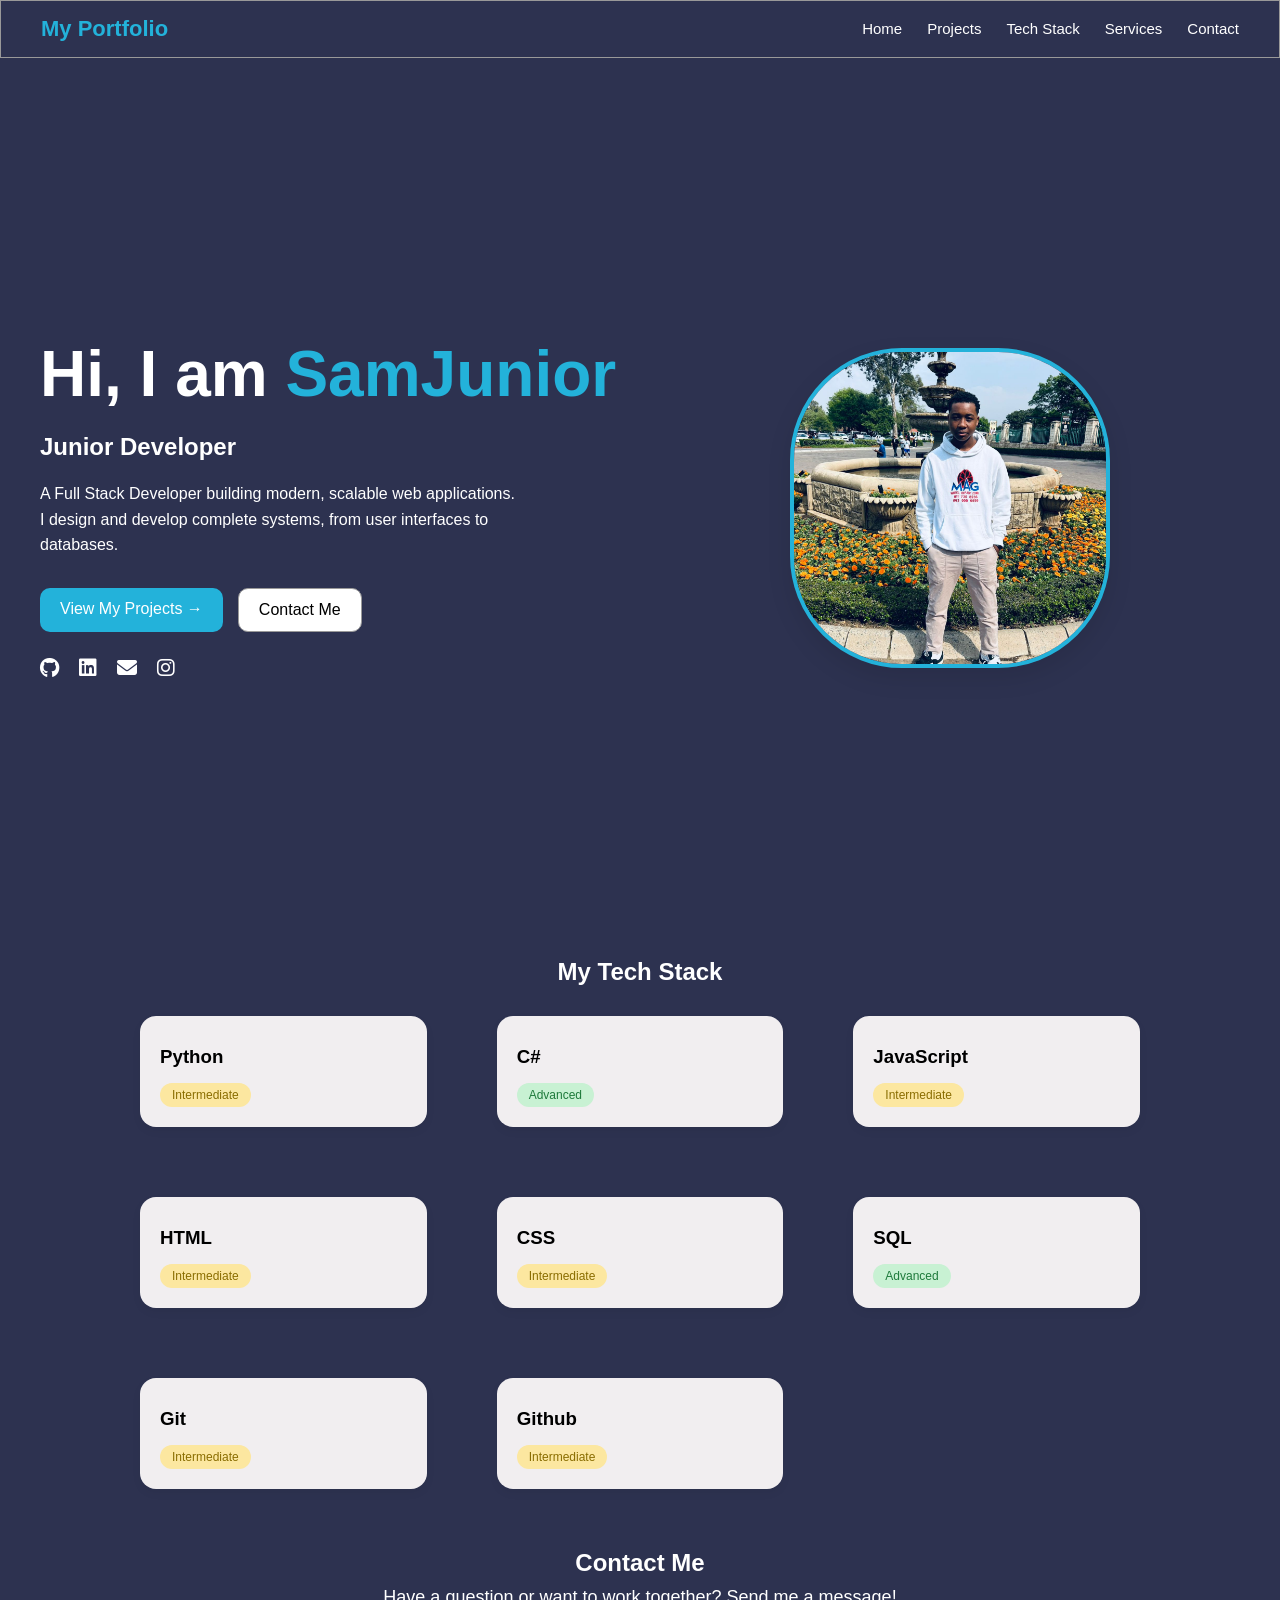
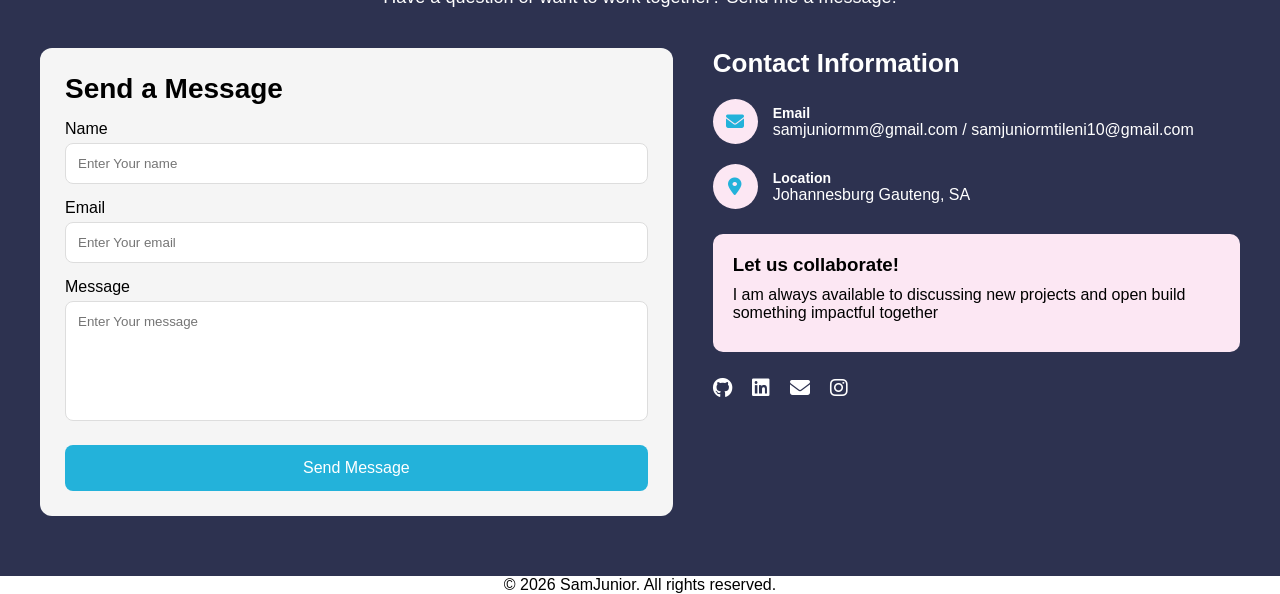
==== homePage.html @ 2d8115a7 "portfolio commit" ====
<!DOCTYPE html>
<html lang="en">
<head>
    <meta charset="UTF-8">
    <meta name="viewport" content="width=device-width, initial-scale=1.0">
    <title>SamJunior | Full Stack Developer</title>
    <link rel="stylesheet" href="homePage.css">
    <link rel="stylesheet" href="https://cdnjs.cloudflare.com/ajax/libs/font-awesome/6.5.0/css/all.min.css" />
</head>
<body>
    <nav class="navbar">
        <div class="nav-container">
            <div class="logo">My Portfolio</div>
    
            <ul class="nav-links">
                <li><a href="#hero">Home</a></li>
                <li><a href="#">Projects</a></li>
                <li><a href="#tech-stack">Tech Stack</a></li>
                <li><a href="#">Services</a></li>
                <li><a href="#contact">Contact</a></li>
            </ul>
        </div>
    </nav>

    <section class="hero" id="hero">
        <div class="container">
    
            <div class="hero-text">
                <h1>Hi, I am <span>SamJunior</span></h1>
    
                <h2>Junior Developer</h2>
    
                <p>
                    A Full Stack Developer building modern, scalable web applications.<br>
                    I design and develop complete systems, from user interfaces to databases.
                </p>
    
                <div class="buttons">
                    <a href="#" class="projects-btn">View My Projects →</a>
                    <a href="#" class="contact-btn">Contact Me</a>
                </div>
    
                <div class="icons">
                    <a href="https://github.com/Sam-Junior26" target="_blank"><i class="fab fa-github"></i></a>
                    <a href="https://www.linkedin.com/in/sam-junior-mtileni-0a071b3aa/" target="_blank"><i class="fab fa-linkedin"></i></a>
                    <a href="mailto:samjuniormm@gmail.com" target="_blank"><i class="fas fa-envelope"></i></a>
                    <a href="https://www.instagram.com/junior_mtileni26/" target="_blank"><i class="fa-brands fa-instagram"></i></a>
                </div>
            </div>
    
            <div class="hero-image">
                <div class="circle">
                    <img src="images/WhatsApp Image 2025-10-10 at 21.34.15_5bf23af7.jpg" alt="profile" />
                </div>
            </div>
    
        </div>
    </section>

   <!-- <section class="hero">
        <img src="images/WhatsApp Image 2025-10-10 at 21.34.16_724f546b.jpg" alt="">
        <h1>Hi, I am SamJunior</h1>
        <h3>Junior Developer</h3>
        <p>A Full Stack Developer building modern, scalable web applications.<br>
          I design and develop complete systems, from user interfaces to databases.
        </p>
        <button>View My Projects</button>
        <button>Contact Me</button>
    </section>-->

    <section class="projects">

    </section>

    <section class="tech-stack" id="tech-stack">

        <h1 class="title">My Tech Stack</h1>

        <div class="cards">
            <div class="card">
                <h3>Python</h3>
                <p></p>
                <span class="badge intermediate">Intermediate</span>
            </div>
        
            <div class="card">
                <h3>C#</h3>
                <p></p>
                <span class="badge advanced">Advanced</span>
            </div>
        
            <div class="card">
                <h3>JavaScript</h3>
                <p></p>
                <span class="badge intermediate">Intermediate</span>
            </div>
        
            <div class="card">
                <h3>HTML</h3>
                <p></p>
                <span class="badge intermediate">Intermediate</span>
            </div>
        
            <div class="card">
                <h3>CSS</h3>
                <p></p>
                <span class="badge intermediate">Intermediate</span>
            </div>
        
            <div class="card">
                <h3>SQL</h3>
                <p></p>
                <span class="badge advanced">Advanced</span>
            </div>
        
            <div class="card">
                <h3>Git</h3>
                <p></p>
                <span class="badge intermediate">Intermediate</span>
            </div>
        
            <div class="card">
                <h3>Github</h3>
                <p></p>
                <span class="badge intermediate">Intermediate</span>
            </div>
        </div>
    
    </section>

    <section class="contact" id="contact">
    
        <!-- HEADER -->
        <div class="contact-header">

            <h1 class="title">Contact Me</h1>
            <p>Have a question or want to work together? Send me a message!</p>
        </div>
    
        <!-- MAIN CONTENT -->
        <div class="contact-container">
    
            <!-- LEFT: FORM -->
            <form action="https://formspree.io/f/xjgjgedd" method="POST">
                <div class="contact-form">
                    <h2>Send a Message</h2>
            
                    <label>Name</label>
                    <input type="text" name="name" placeholder="Enter Your name" required>
            
                    <label>Email</label>
                    <input type="email" name="email" placeholder="Enter Your email" required>
            
                    <label>Message</label>
                    <textarea name="message" placeholder="Enter Your message" required></textarea>
            
                    <button type="submit">Send Message</button>
                </div>
            </form>
    
            <!-- RIGHT: INFO -->
            <div class="contact-info">
                <h2>Contact Information</h2>
    
                <div class="info-item">
                    <div class="icon"><i class="fas fa-envelope"></i></div>
                    <div class="info-text">
                        <strong>Email</strong>
                        <span>samjuniormm@gmail.com / samjuniormtileni10@gmail.com</span>
                    </div>
                </div>
    
                <div class="info-item">
                    <div class="icon"><i class="fas fa-map-marker-alt"></i></div>
                    <div class="info-text">
                        <strong>Location</strong>
                        <span>Johannesburg Gauteng, SA</span>
                    </div>
                </div>
    
                <!-- COLLAB BOX -->
                <div class="collab-box">
                    <h3>Let us collaborate!</h3>
                    <p>
                        I am always available to discussing new projects 
                        and open build something impactful together
                    </p>
                </div>

                <div class="icons">
                    <a href="https://github.com/Sam-Junior26" target="_blank"><i class="fab fa-github"></i></a>
                    <a href="https://www.linkedin.com/in/sam-junior-mtileni-0a071b3aa/" target="_blank"><i class="fab fa-linkedin"></i></a>
                    <a href="mailto:samjuniormm@gmail.com" target="_blank"><i class="fas fa-envelope"></i></a>
                    <a href="https://www.instagram.com/junior_mtileni26/" target="_blank"><i class="fa-brands fa-instagram"></i></a>
                </div>
            </div>
    
        </div>
    
    </section>

    <footer>
        <p>© 2026 SamJunior. All rights reserved.</p>
    </footer>
</body>
</html>
---- homePage.css ----
* {
      margin: 0;
      padding: 0;
      box-sizing: border-box;
      font-family: Arial, Helvetica, sans-serif;
    }

body{
    background: #2d3250;
    color: white;
}

/* NAVBAR */
.navbar {
    width: 100%;
    background: transparent;
    border: 1px solid #999;
    padding: 15px 40px;
    position: sticky;
    top: 0;
    z-index: 1000;
}

.nav-container {
    display: flex;
    justify-content: space-between;
    align-items: center;
    max-width: 1200px;
    
}

.logo {
    font-size: 22px;
    font-weight: bold;
    color: #23B2DA;
}

.nav-links {
    list-style: none;
    display: flex;
    gap: 25px;
}

.nav-links a {
    text-decoration: none;
    color: white;
    font-size: 15px;
    transition: 0.3s;
}

.nav-links a:hover {
    color: #0C8ADC;
}

/*Hero Section*/
.hero {
    min-height: 100vh;
    display: flex;
    align-items: center;
    justify-content: center;
    padding: 40px;
}

.container {
    max-width: 1200px;
    width: 100%;
    display: grid;
    grid-template-columns: repeat(2, 1fr);
    gap: 40px;
    align-items: center;
}

.hero-text h1 {
    font-size: 64px;
    font-weight: 700;
    color: white;
    line-height: 1.2;
}

.hero-text span {
    color: #23B2DA;
}

.hero-text h2 {
    margin-top: 20px;
    font-size: 24px;
    color: white;
}

.hero-text p {
    margin-top: 20px;
    color: white;
    max-width: 500px;
    line-height: 1.6;
}

.buttons {
    margin-top: 30px;
    display: flex;
    gap: 15px;
}

.projects-btn {
    background-color: #23B2DA;
    color: white;
    padding: 12px 20px;
    border-radius: 10px;
    text-decoration: none;
    transition: 0.3s;
}


.projects-btn:hover {
    background-color: #0C8ADC;
}

.contact-btn {
    background-color: white;
    border: 1px solid #999;
    padding: 12px 20px;
    border-radius: 10px;
    text-decoration: none;
    color: black;
    transition: 0.3s;
}

.contact-btn:hover {
    background-color: #999;
}

.icons {
    margin-top: 25px;
    display: flex;
    gap: 20px;
    font-size: 20px;
    color: white;
}

.icons a {
    color: inherit;
    transition: 0.3s;
}

.icons a:hover {
    color: #0C8ADC;
}

.hero-image {
    display: flex;
    justify-content: center;
}

.circle {
    width: 320px;
    height: 320px;
    border-radius: 35%;
    border: 4px solid #23B2DA;
    overflow: hidden;
    box-shadow: 0 10px 25px rgba(0, 0, 0, 0.1);
}

.circle img {
    width: 100%;
    height: 100%;
    object-fit: cover;
}

/* Responsive */
@media (max-width: 900px) {
    .container {
        grid-template-columns: 1fr;
        text-align: center;
    }

    .hero-text h1 {
        font-size: 42px;
    }

    .buttons {
        justify-content: center;
    }

    .icons {
        justify-content: center;
    }
}


/*Tech Stact Section*/


.tech-stack{
  display: flex;
  flex-direction: column;
  align-items: center;
}

.cards {
  display: grid;
  grid-template-columns: repeat(auto-fit, minmax(220px, 1fr));
  gap: 70px;
  width: 100%;
  max-width: 1000px;
}

.title {
  text-align: center;
  margin-bottom: 30px;
  color: white;
}

.card{
  background: #f1eef0;
  padding: 20px;
  border-radius: 16px;
  box-shadow: 0 4px 10px rgba(0,0,0,0.05);
  transition: 0.3s ease;
  width: 100%;
}

.card:hover {
  transform: translateY(-5px);
  border: 2px solid #0C8ADC;
}

.card h3 {
  margin: 10px 0 5px;
  color: black;
}

.card p {
  font-size: 14px;
  color: black;
}

.badge {
  display: inline-block;
  margin-top: 10px;
  padding: 5px 12px;
  border-radius: 20px;
  font-size: 12px;
}

.intermediate {
  background: #fce7a0;
  color: #8a6d00;
}

.advanced {
  background: #c8f1d3;
  color: #1e7a3b;
}

/* Contact Section */
.contact {
  padding: 60px 40px;
  color: black;
}

.contact-header {
  text-align: center;
  margin-bottom: 40px;
}

.contact-header h1 {
  margin-bottom: 10px;
  color: white;
}

.contact-header p {
  color: white;
  font-size: 18px;
}

.contact-container {
  max-width: 1200px;
  margin: auto;
  display: grid;
  grid-template-columns: 1.2fr 1fr;
  gap: 40px;
}

.contact-form {
  background: #f5f5f5;
  padding: 25px;
  border-radius: 12px;
}

.contact-form h2 {
  font-size: 28px;
  margin-bottom: 15px;
}

.contact-form label {
  display: block;
  margin-top: 15px;
  margin-bottom: 5px;
}

.contact-form input,
.contact-form textarea {
  width: 100%;
  padding: 12px;
  border: 1px solid #ddd;
  border-radius: 8px;
  outline: none;
  transition: 0.3s;
}

.contact-form input:focus,
.contact-form textarea:focus {
  border-color: #0C8ADC;
}

.contact-form textarea {
  height: 120px;
  resize: none;
}

/* BUTTON */
.contact-form button {
  width: 100%;
  margin-top: 20px;
  padding: 14px;
  border: none;
  background: #23B2DA;
  color: white;
  font-size: 16px;
  border-radius: 8px;
  cursor: pointer;
}

.contact-form button:hover {
  background: #0C8ADC;
}

.contact-info h2 {
  font-size: 26px;
  margin-bottom: 20px;
  color: white;
}

.info-item {
  display: flex;
  align-items: center;
  margin-bottom: 20px;
  color: white;
}

.icon {
  width: 45px;
  height: 45px;
  background: #fce7f3;
  color: #23B2DA;
  display: flex;
  align-items: center;
  justify-content: center;
  border-radius: 50%;
  margin-right: 15px;
  font-size: 18px;
}

.info-text strong {
  display: block;
  font-size: 14px;
  color: white;
}

.info-text span {
  font-size: 16px;
}

.collab-box {
  margin-top: 25px;
  padding: 20px;
  background: #fce7f3;
  border-radius: 10px;
}

.collab-box h3 {
  margin-bottom: 10px;
}

.collab-box p {
  color: black;
  margin-bottom: 10px;
}

/* RESPONSIVE */
@media (max-width: 900px) {
  .contact-container {
    grid-template-columns: 1fr;
  }
}

footer{
    text-align: center;
    background-color: white;
    color: black;
}
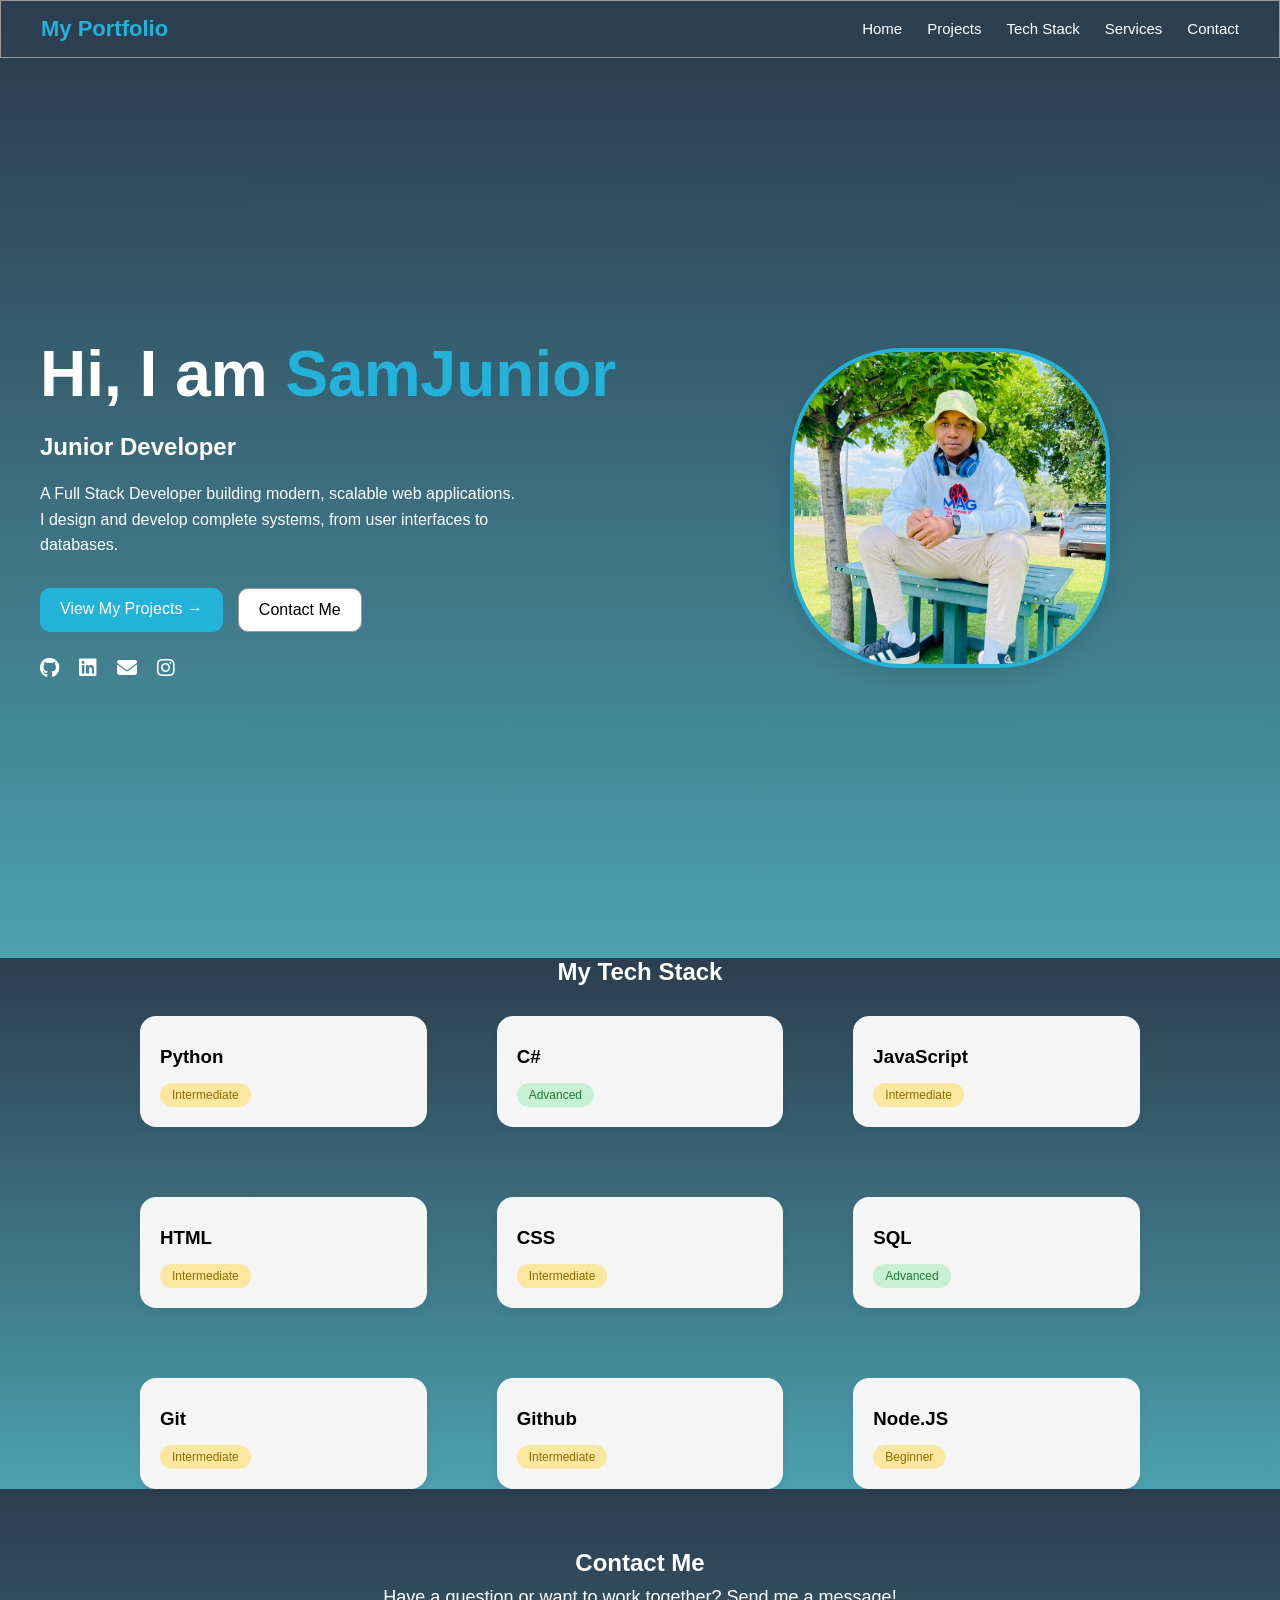
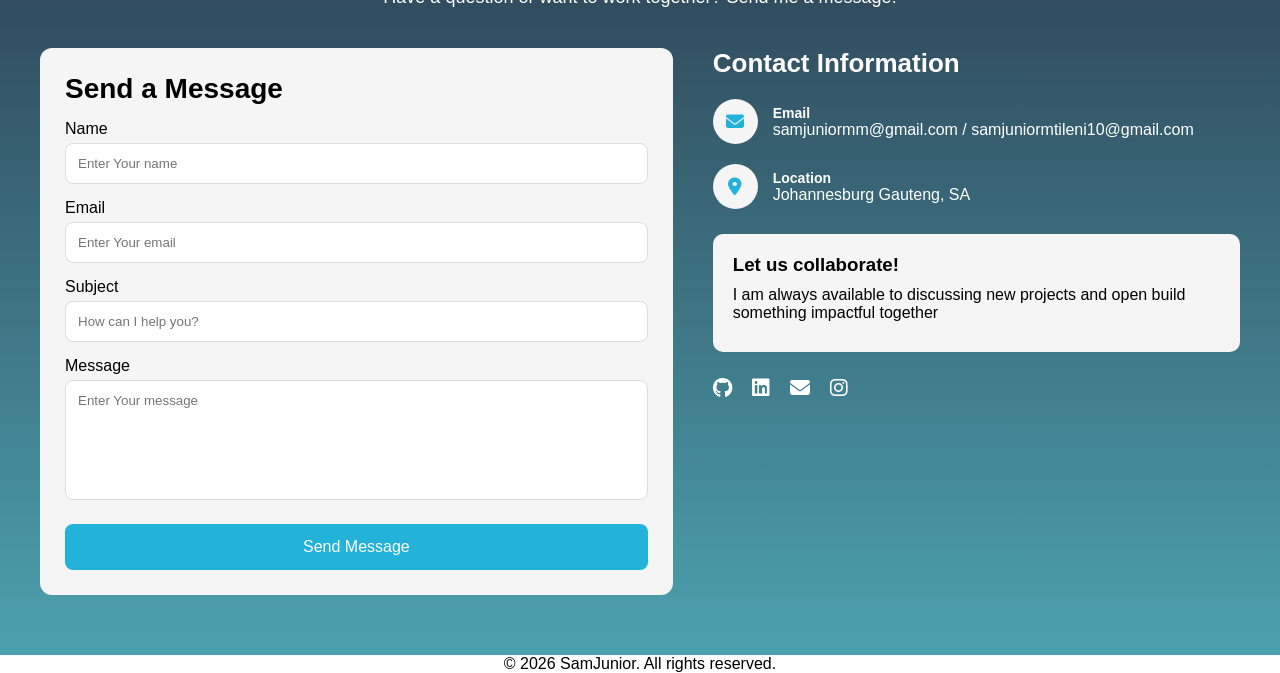
==== commit 3cf448c2: "commit" ====
--- a/homePage.html
+++ b/homePage.html
@@ -50,7 +50,7 @@
     
             <div class="hero-image">
                 <div class="circle">
-                    <img src="images/WhatsApp Image 2025-10-10 at 21.34.15_5bf23af7.jpg" alt="profile" />
+                    <img src="images/WhatsApp Image 2026-04-21 at 17.42.21.jpeg" alt="profile" />
                 </div>
             </div>
     
@@ -124,6 +124,12 @@
                 <p></p>
                 <span class="badge intermediate">Intermediate</span>
             </div>
+
+             <div class="card">
+                <h3>Node.JS</h3>
+                <p></p>
+                <span class="badge intermediate">Beginner</span>
+            </div>
         </div>
     
     </section>
@@ -150,6 +156,9 @@
             
                     <label>Email</label>
                     <input type="email" name="email" placeholder="Enter Your email" required>
+
+                    <label>Subject</label>
+                    <input type="text" name="subject" placeholder="How can I help you?">
             
                     <label>Message</label>
                     <textarea name="message" placeholder="Enter Your message" required></textarea>
--- a/homePage.css
+++ b/homePage.css
@@ -6,7 +6,7 @@
     }
 
 body{
-    background: #2d3250;
+    background: linear-gradient(#2C3E50, #4CA1AF);
     color: white;
 }
 
@@ -59,6 +59,7 @@
     align-items: center;
     justify-content: center;
     padding: 40px;
+    background: linear-gradient(#2C3E50, #4CA1AF);
 }
 
 .container {
@@ -193,6 +194,7 @@
   display: flex;
   flex-direction: column;
   align-items: center;
+  background: linear-gradient(#2C3E50, #4CA1AF);
 }
 
 .cards {
@@ -210,7 +212,7 @@
 }
 
 .card{
-  background: #f1eef0;
+  background: whitesmoke;
   padding: 20px;
   border-radius: 16px;
   box-shadow: 0 4px 10px rgba(0,0,0,0.05);
@@ -255,6 +257,7 @@
 .contact {
   padding: 60px 40px;
   color: black;
+  background: linear-gradient(#2C3E50, #4CA1AF);
 }
 
 .contact-header {
@@ -350,7 +353,7 @@
 .icon {
   width: 45px;
   height: 45px;
-  background: #fce7f3;
+  background: whitesmoke;
   color: #23B2DA;
   display: flex;
   align-items: center;
@@ -373,7 +376,7 @@
 .collab-box {
   margin-top: 25px;
   padding: 20px;
-  background: #fce7f3;
+  background: whitesmoke;
   border-radius: 10px;
 }
 
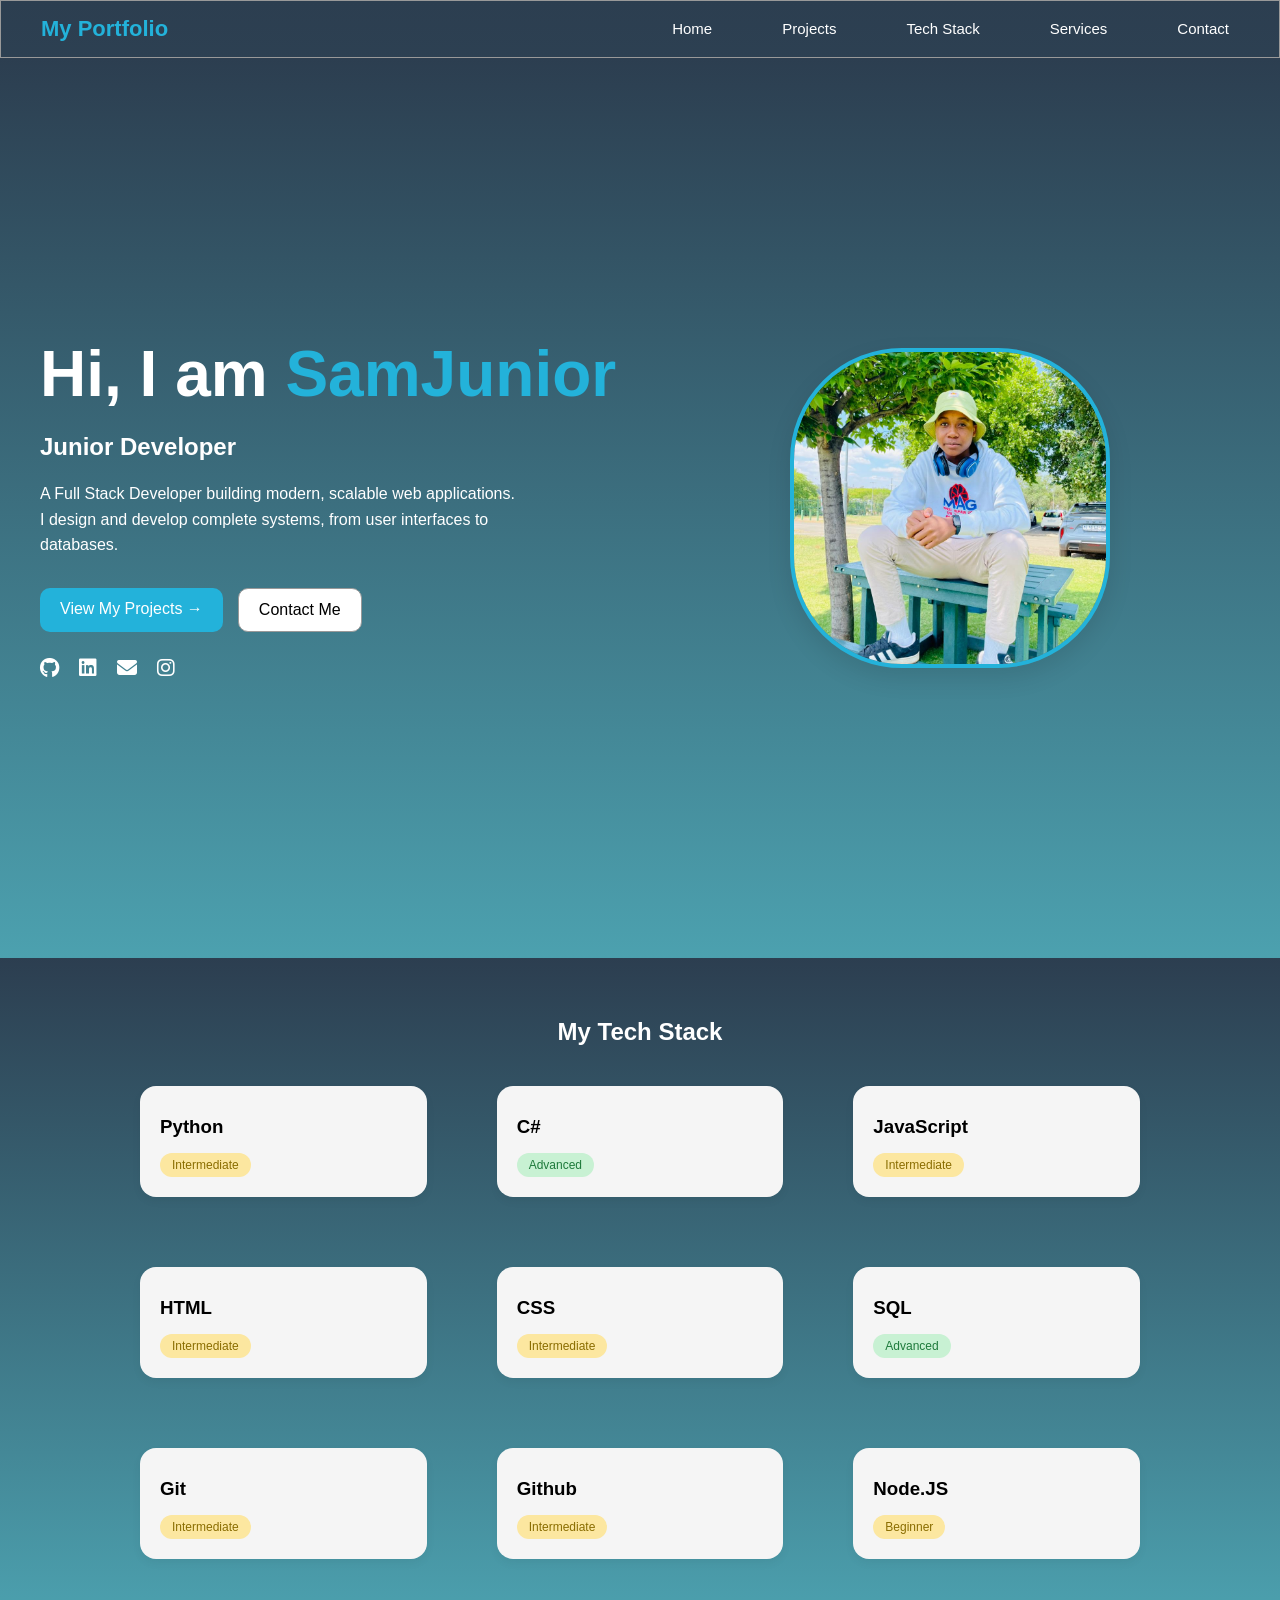
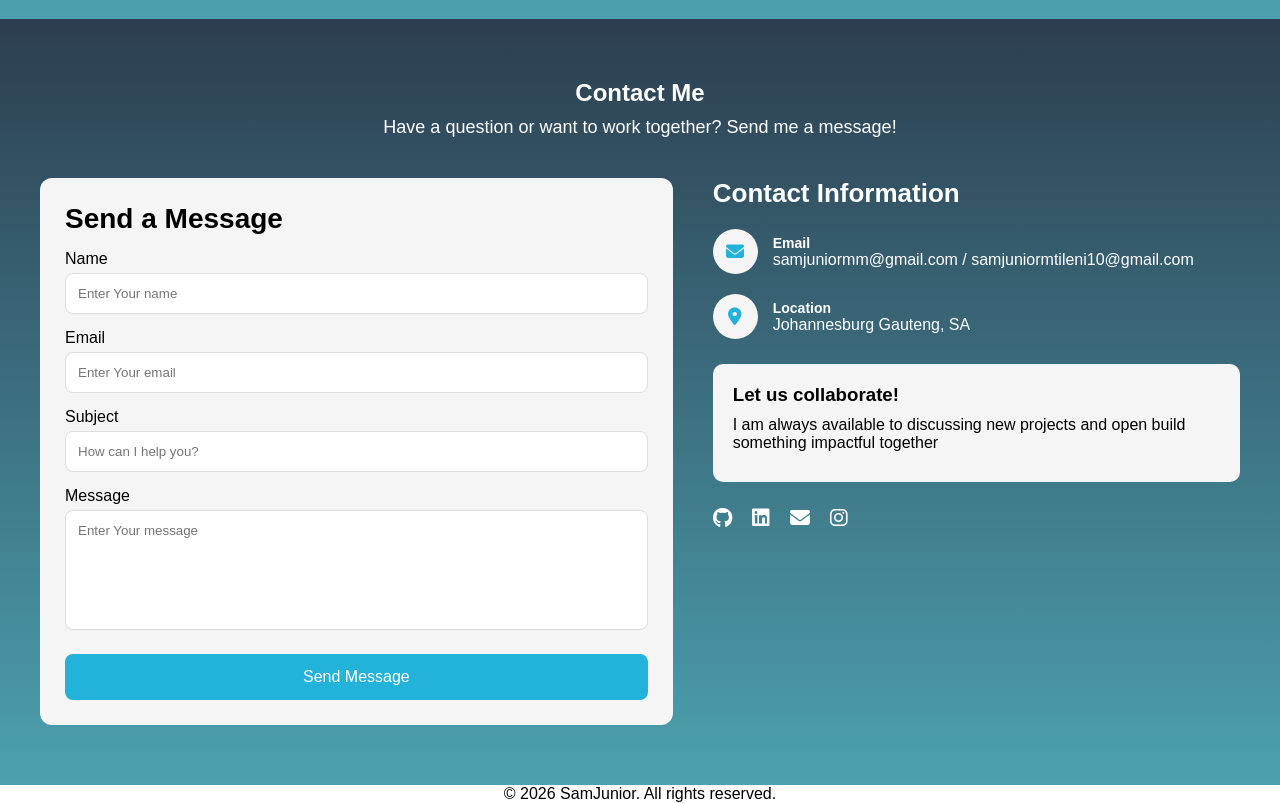
==== commit 1bf9ae52: "modified tech stack html and css code and nav bar css code" ====
--- a/homePage.html
+++ b/homePage.html
@@ -74,8 +74,10 @@
 
     <section class="tech-stack" id="tech-stack">
 
-        <h1 class="title">My Tech Stack</h1>
-
+         <div class="tech-header">
+            <h1 class="title">My Tech Stack</h1>
+        </div>
+        
         <div class="cards">
             <div class="card">
                 <h3>Python</h3>
--- a/homePage.css
+++ b/homePage.css
@@ -25,7 +25,7 @@
     display: flex;
     justify-content: space-between;
     align-items: center;
-    max-width: 1200px;
+    max-width: 12010px;
     
 }
 
@@ -38,7 +38,7 @@
 .nav-links {
     list-style: none;
     display: flex;
-    gap: 25px;
+    gap: 50px;
 }
 
 .nav-links a {
@@ -46,10 +46,12 @@
     color: white;
     font-size: 15px;
     transition: 0.3s;
+    border-radius: 10px;
+    padding: 5px 10px;
 }
 
 .nav-links a:hover {
-    color: #0C8ADC;
+    background: #0C8ADC;
 }
 
 /*Hero Section*/
@@ -190,12 +192,15 @@
 /*Tech Stact Section*/
 
 
-.tech-stack{
+ .tech-stack {
+  padding: 60px 40px;
   display: flex;
   flex-direction: column;
+  color: white;
   align-items: center;
   background: linear-gradient(#2C3E50, #4CA1AF);
 }
+
 
 .cards {
   display: grid;
@@ -205,10 +210,9 @@
   max-width: 1000px;
 }
 
-.title {
+.tech-header {
   text-align: center;
-  margin-bottom: 30px;
-  color: white;
+  margin-bottom: 40px;
 }
 
 .card{
@@ -223,6 +227,7 @@
 .card:hover {
   transform: translateY(-5px);
   border: 2px solid #0C8ADC;
+  background: #CCCCCC;
 }
 
 .card h3 {
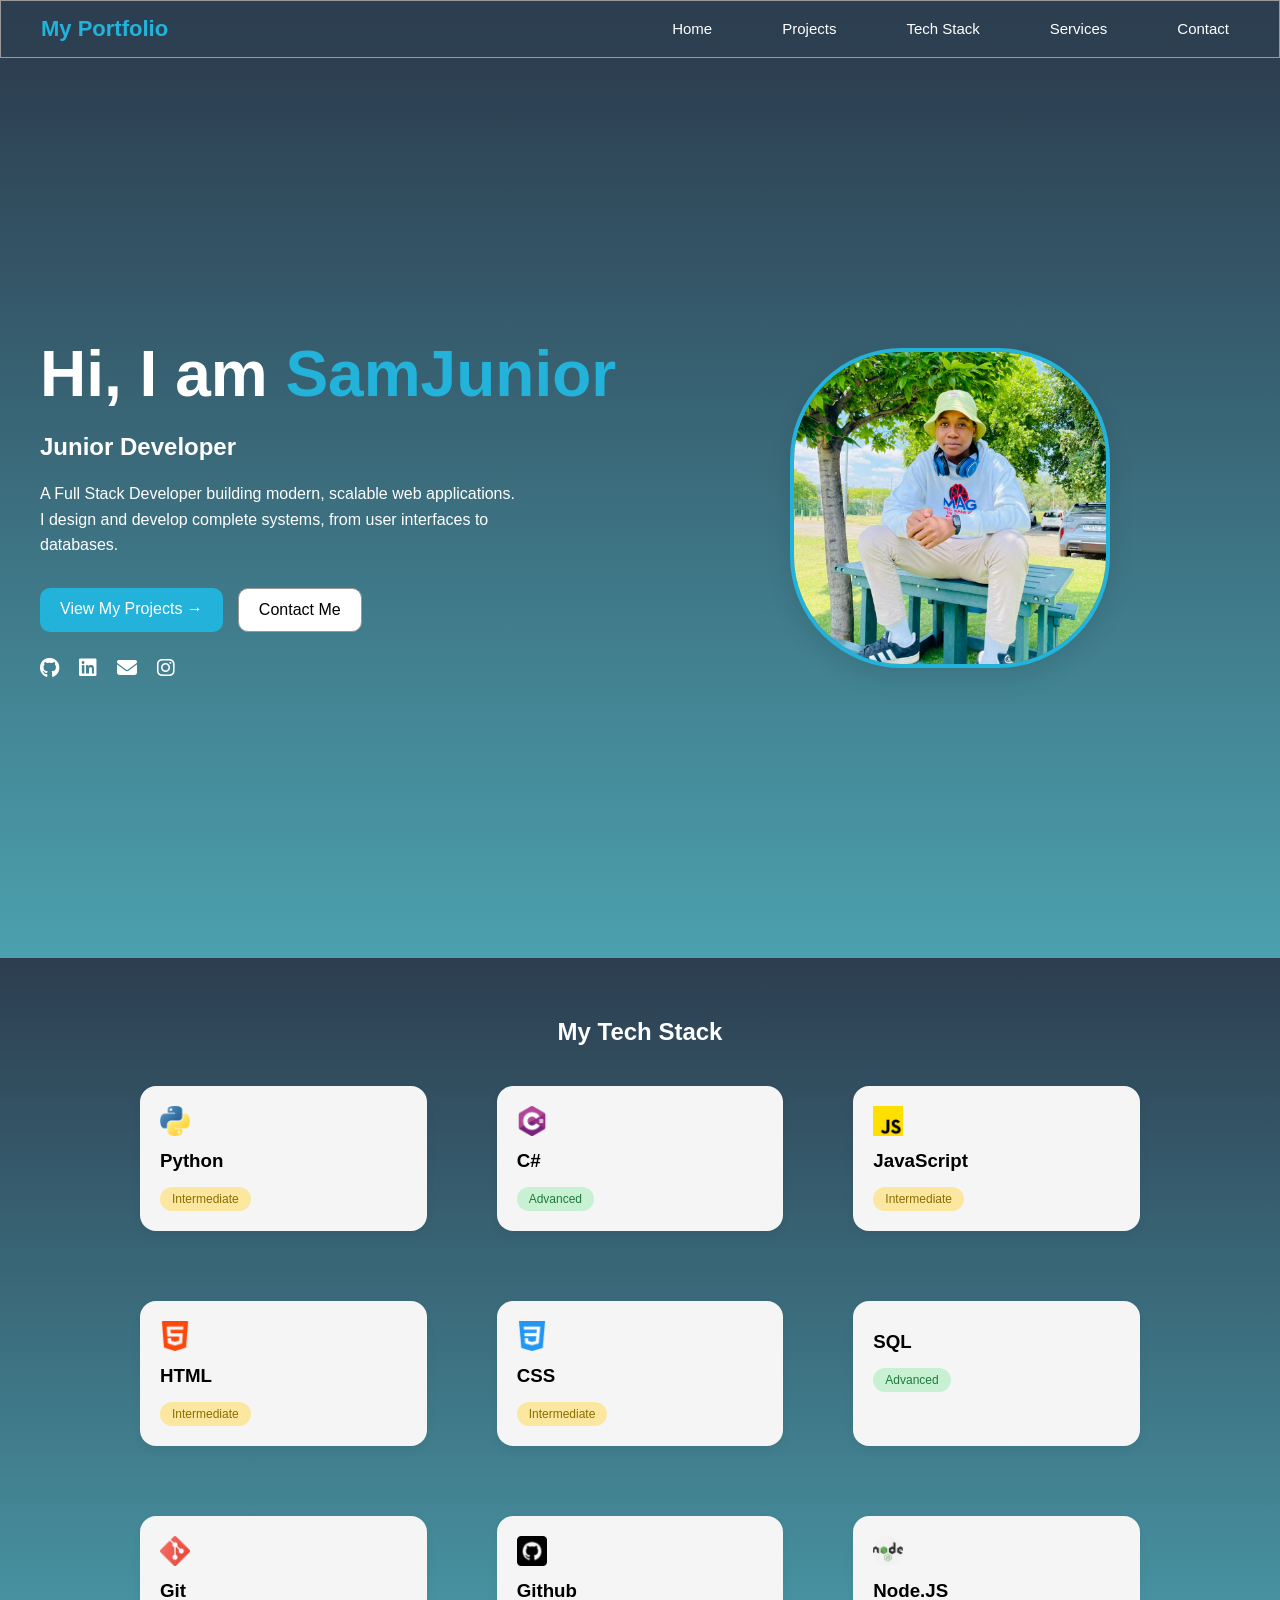
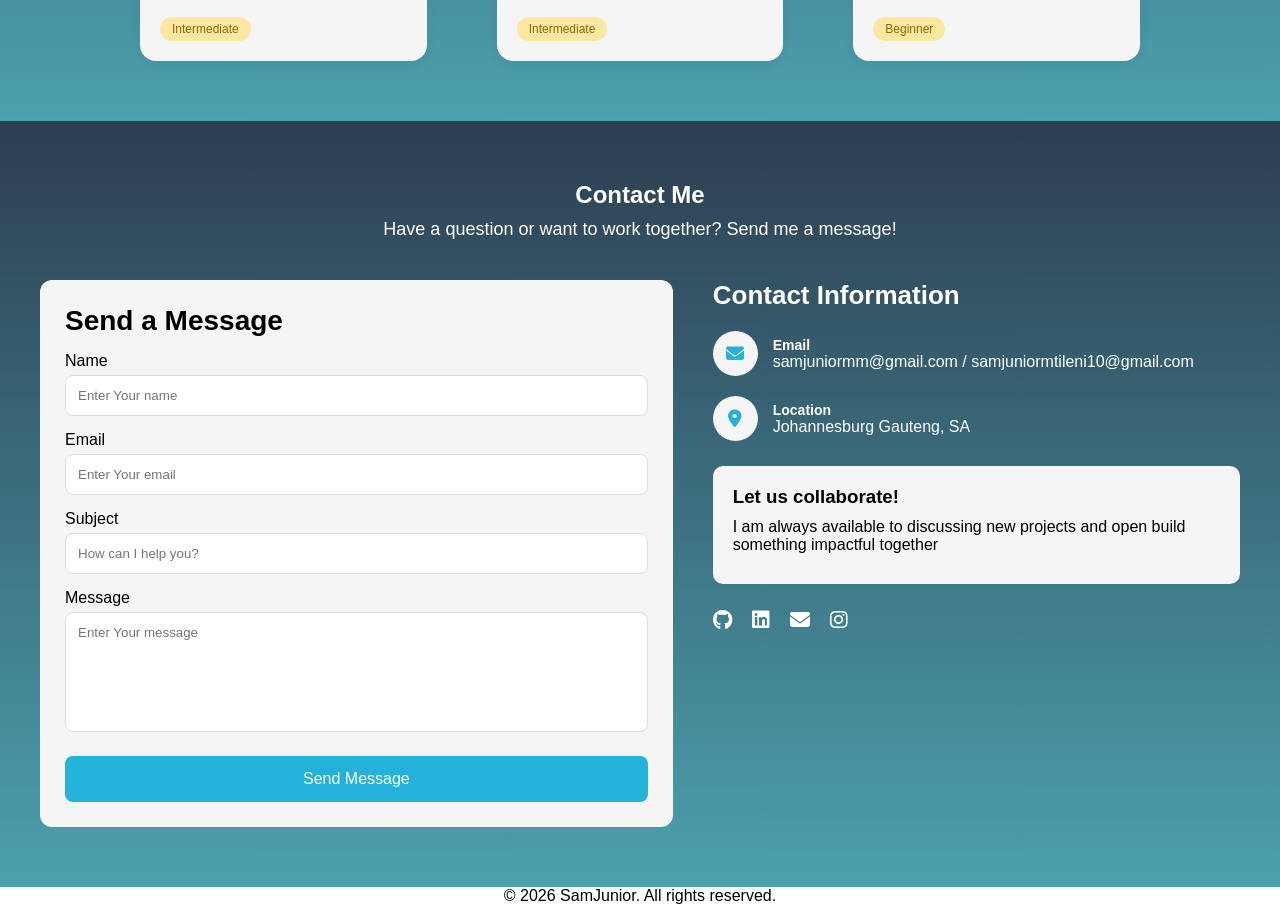
==== commit 9e8b94e8: "commit" ====
--- a/homePage.html
+++ b/homePage.html
@@ -4,6 +4,7 @@
     <meta charset="UTF-8">
     <meta name="viewport" content="width=device-width, initial-scale=1.0">
     <title>SamJunior | Full Stack Developer</title>
+    <link rel="icon" type="image/png" sizes="64x64" href="/images/logo.png">
     <link rel="stylesheet" href="homePage.css">
     <link rel="stylesheet" href="https://cdnjs.cloudflare.com/ajax/libs/font-awesome/6.5.0/css/all.min.css" />
 </head>
@@ -80,30 +81,35 @@
         
         <div class="cards">
             <div class="card">
+                <img class="card-icons" src="/tech-stack icons/python.png" alt="">
                 <h3>Python</h3>
                 <p></p>
                 <span class="badge intermediate">Intermediate</span>
             </div>
         
             <div class="card">
+                <img class="card-icons" src="/tech-stack icons/c-sharp.png" alt="">
                 <h3>C#</h3>
                 <p></p>
                 <span class="badge advanced">Advanced</span>
             </div>
         
             <div class="card">
+                <img class="card-icons" src="/tech-stack icons/js.png" alt="">
                 <h3>JavaScript</h3>
                 <p></p>
                 <span class="badge intermediate">Intermediate</span>
             </div>
         
             <div class="card">
+                <img class="card-icons" src="/tech-stack icons/html-5.png" alt="">
                 <h3>HTML</h3>
                 <p></p>
                 <span class="badge intermediate">Intermediate</span>
             </div>
         
             <div class="card">
+                <img class="card-icons" src="/tech-stack icons/css-3.png" alt="">
                 <h3>CSS</h3>
                 <p></p>
                 <span class="badge intermediate">Intermediate</span>
@@ -116,18 +122,21 @@
             </div>
         
             <div class="card">
+                <img class="card-icons" src="/tech-stack icons/social.png" alt="">
                 <h3>Git</h3>
                 <p></p>
                 <span class="badge intermediate">Intermediate</span>
             </div>
         
             <div class="card">
+                <img class="card-icons" src="/tech-stack icons/github.png" alt="">
                 <h3>Github</h3>
                 <p></p>
                 <span class="badge intermediate">Intermediate</span>
             </div>
 
              <div class="card">
+                <img class="card-icons" src="/tech-stack icons/nodejs.png" alt="">
                 <h3>Node.JS</h3>
                 <p></p>
                 <span class="badge intermediate">Beginner</span>
--- a/homePage.css
+++ b/homePage.css
@@ -128,7 +128,7 @@
 }
 
 .contact-btn:hover {
-    background-color: #999;
+    background-color: #CCCCCC;
 }
 
 .icons {
@@ -201,6 +201,10 @@
   background: linear-gradient(#2C3E50, #4CA1AF);
 }
 
+.tech-header {
+  text-align: center;
+  margin-bottom: 40px;
+}
 
 .cards {
   display: grid;
@@ -208,11 +212,6 @@
   gap: 70px;
   width: 100%;
   max-width: 1000px;
-}
-
-.tech-header {
-  text-align: center;
-  margin-bottom: 40px;
 }
 
 .card{
@@ -222,6 +221,13 @@
   box-shadow: 0 4px 10px rgba(0,0,0,0.05);
   transition: 0.3s ease;
   width: 100%;
+}
+
+.card-icons {
+  width: 30px;
+  height: 30px;
+  left: 20px;
+  top: 20px;
 }
 
 .card:hover {
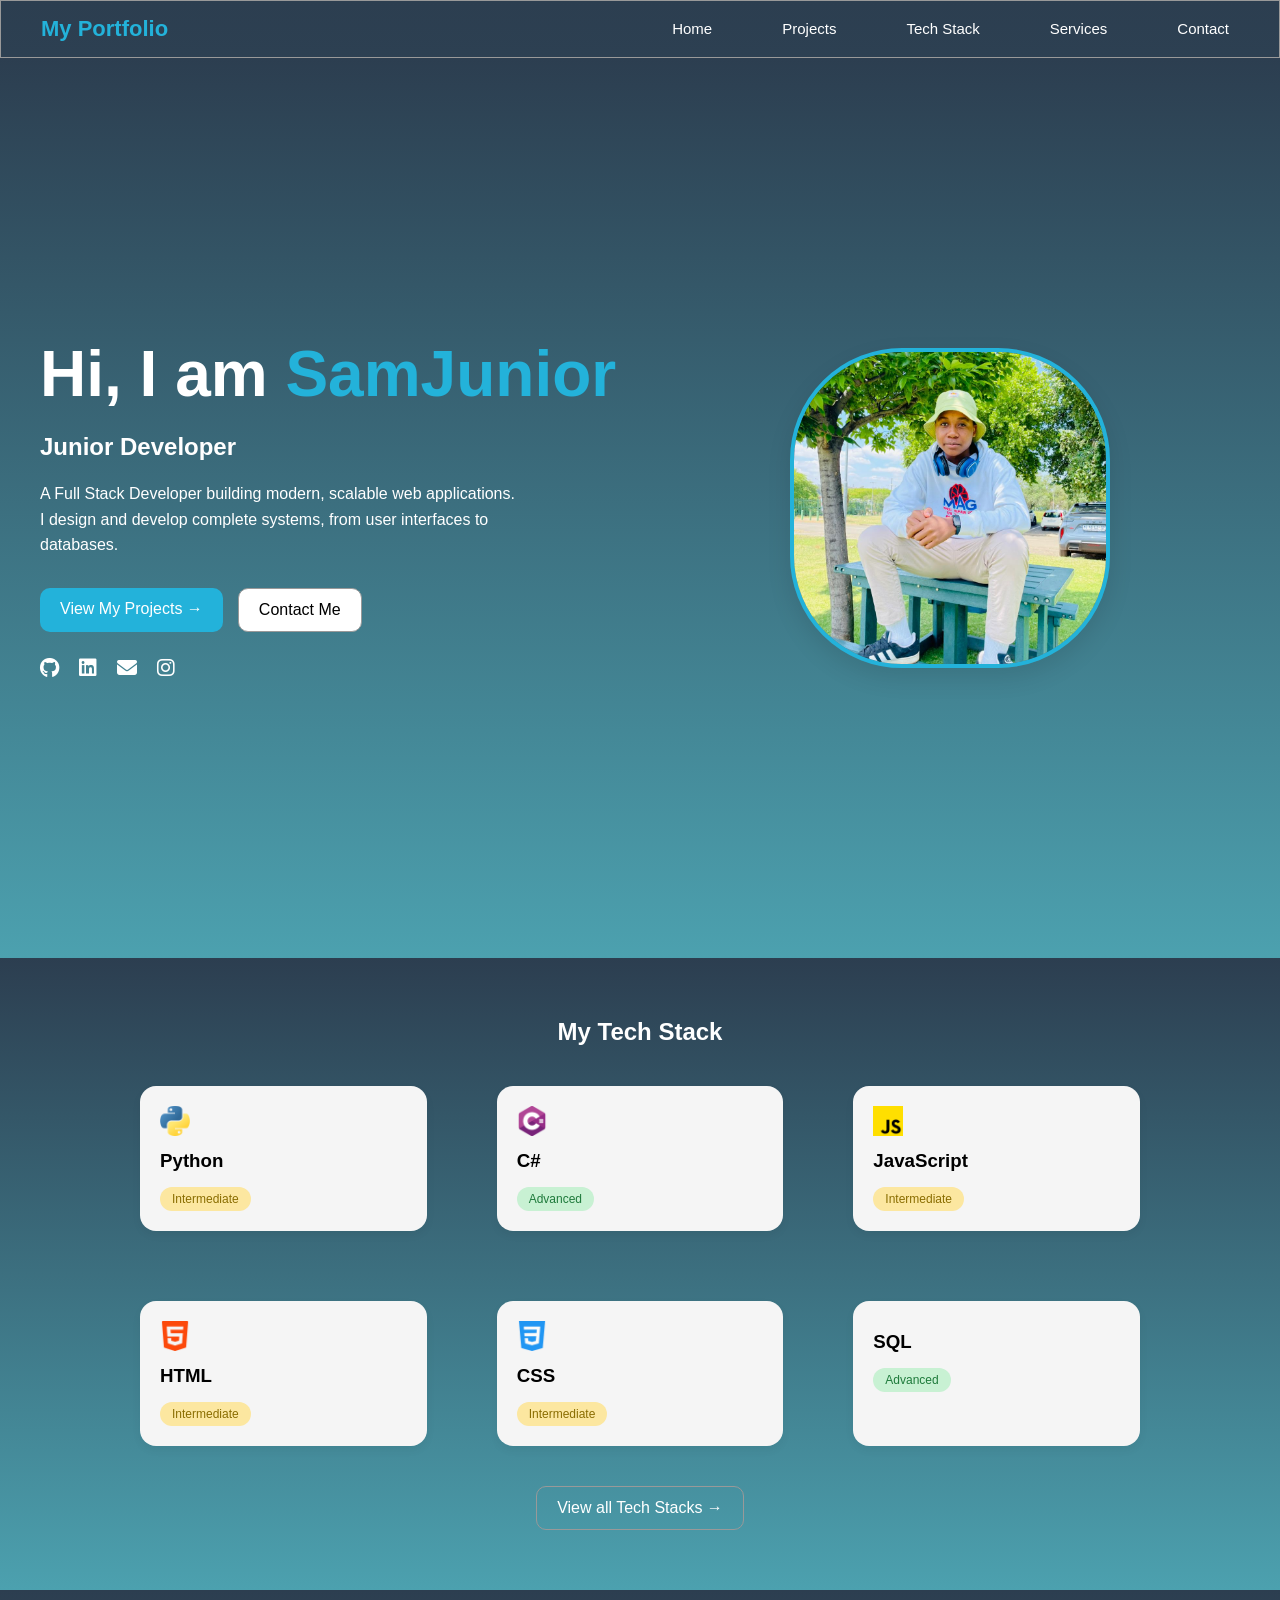
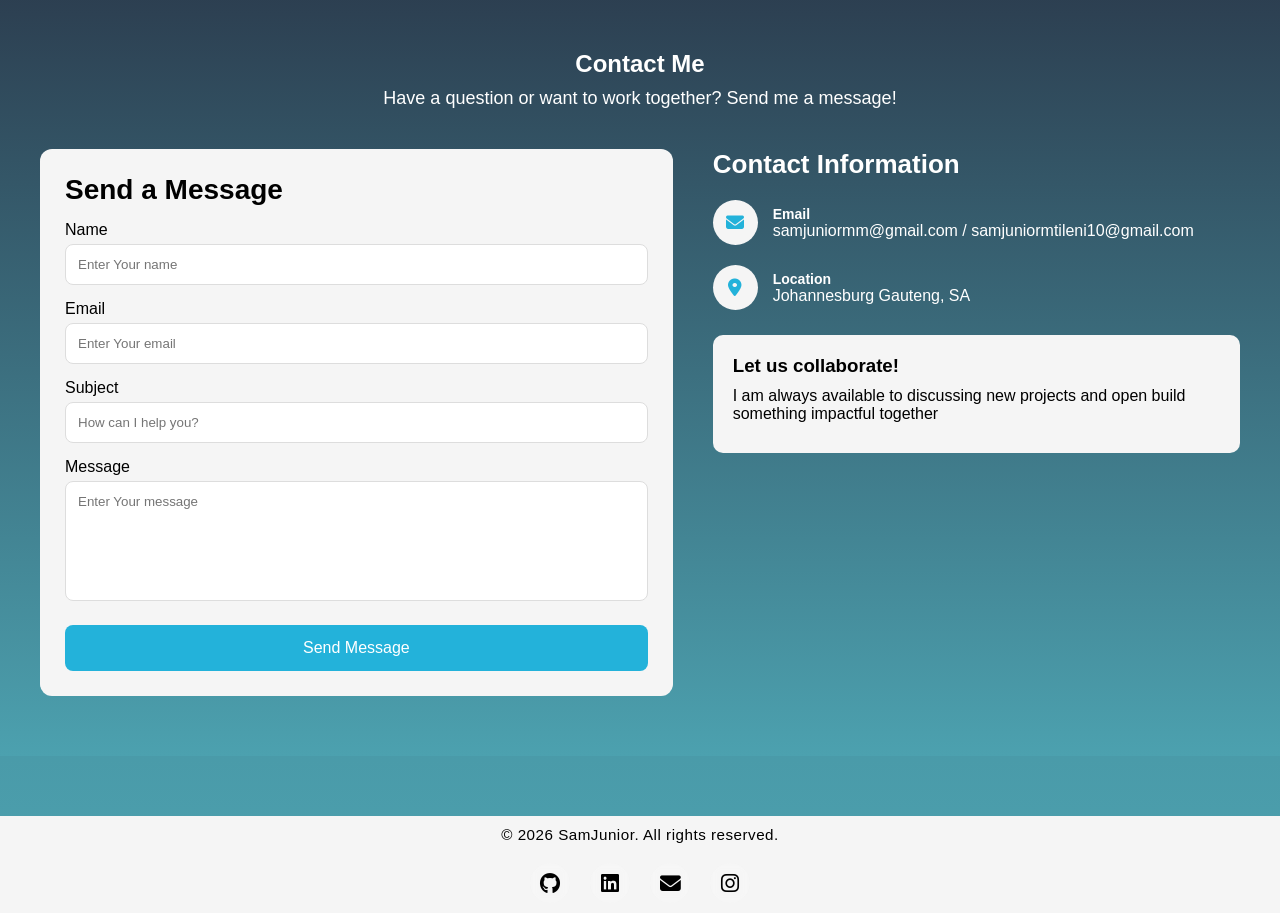
==== commit 9bb4e3d9: "commit" ====
--- a/homePage.html
+++ b/homePage.html
@@ -16,7 +16,7 @@
             <ul class="nav-links">
                 <li><a href="#hero">Home</a></li>
                 <li><a href="#">Projects</a></li>
-                <li><a href="#tech-stack">Tech Stack</a></li>
+                <li><a href="tech-stack.html">Tech Stack</a></li>
                 <li><a href="#">Services</a></li>
                 <li><a href="#contact">Contact</a></li>
             </ul>
@@ -120,27 +120,10 @@
                 <p></p>
                 <span class="badge advanced">Advanced</span>
             </div>
-        
-            <div class="card">
-                <img class="card-icons" src="/tech-stack icons/social.png" alt="">
-                <h3>Git</h3>
-                <p></p>
-                <span class="badge intermediate">Intermediate</span>
-            </div>
-        
-            <div class="card">
-                <img class="card-icons" src="/tech-stack icons/github.png" alt="">
-                <h3>Github</h3>
-                <p></p>
-                <span class="badge intermediate">Intermediate</span>
-            </div>
-
-             <div class="card">
-                <img class="card-icons" src="/tech-stack icons/nodejs.png" alt="">
-                <h3>Node.JS</h3>
-                <p></p>
-                <span class="badge intermediate">Beginner</span>
-            </div>
+        </div>
+
+        <div class="see-more-container">
+            <a href="tech-stack.html" target="_parent" class="see-more-btn">View all Tech Stacks →</a>
         </div>
     
     </section>
@@ -206,21 +189,22 @@
                         and open build something impactful together
                     </p>
                 </div>
-
-                <div class="icons">
-                    <a href="https://github.com/Sam-Junior26" target="_blank"><i class="fab fa-github"></i></a>
-                    <a href="https://www.linkedin.com/in/sam-junior-mtileni-0a071b3aa/" target="_blank"><i class="fab fa-linkedin"></i></a>
-                    <a href="mailto:samjuniormm@gmail.com" target="_blank"><i class="fas fa-envelope"></i></a>
-                    <a href="https://www.instagram.com/junior_mtileni26/" target="_blank"><i class="fa-brands fa-instagram"></i></a>
-                </div>
-            </div>
-    
-        </div>
-    
-    </section>
-
-    <footer>
-        <p>© 2026 SamJunior. All rights reserved.</p>
+            </div>
+    
+        </div>
+    
+    </section>
+
+    <footer class="footer">
+        <p>&copy; 2026 SamJunior. All rights reserved.
+        </p>
+        <div class="footer-icons">
+            <a href="https://github.com/Sam-Junior26" target="_blank"><i class="fab fa-github"></i></a>
+            <a href="https://www.linkedin.com/in/sam-junior-mtileni-0a071b3aa/" target="_blank"><i class="fab fa-linkedin"></i></a>
+            <a href="mailto:samjuniormm@gmail.com" target="_blank"><i class="fas fa-envelope"></i></a>
+            <a href="https://www.instagram.com/junior_mtileni26/" target="_blank"><i class="fa-brands fa-instagram"></i></a>
+        </div>
+        
     </footer>
 </body>
 </html>
--- a/homePage.css
+++ b/homePage.css
@@ -48,11 +48,29 @@
     transition: 0.3s;
     border-radius: 10px;
     padding: 5px 10px;
+    position: relative;
 }
 
 .nav-links a:hover {
+    color: #23B2DA;
+}
+
+.nav-links a::after {
+    content: "";
+    position: absolute;
+    left: 10px;
+    bottom: 0;
+    width: 0;
+    height: 3px;
     background: #0C8ADC;
-}
+    border-radius: 2px;
+    transition: width 0.3s ease;
+}
+
+.nav-links a:hover::after {
+    width: calc(100% - 20px);
+}
+
 
 /*Hero Section*/
 .hero {
@@ -262,6 +280,27 @@
 .advanced {
   background: #c8f1d3;
   color: #1e7a3b;
+}
+
+.see-more-container {
+    text-align: center;
+    margin-top: 40px;
+}
+
+.see-more-btn {
+    display: inline-block;
+    padding: 12px 20px;
+    background: transparent;
+    color: white;
+    border: 1px solid #999;
+    text-decoration: none;
+    border-radius: 10px;
+    transition: 0.3s ease;
+}
+
+.see-more-btn:hover {
+    background: #0C8ADC;
+    transform: scale(1.05);
 }
 
 /* Contact Section */
@@ -407,8 +446,44 @@
   }
 }
 
-footer{
+.footer {
+    background: whitesmoke;
+    color: black;
     text-align: center;
-    background-color: white;
+    padding: 10px 10px;
+    margin-top: 60px;
+}
+
+.footer p {
+    margin: 0 0 20px;
+    font-size: 0.95rem;
+    letter-spacing: 0.5px;
     color: black;
 }
+
+.footer-icons {
+    display: flex;
+    justify-content: center;
+    gap: 20px;
+}
+
+.footer-icons a {
+    width: 40px;
+    height: 40px;
+    display: flex;
+    align-items: center;
+    justify-content: center;
+    border-radius: 50%;
+    background: rgba(255, 255, 255, 0.1);
+    color: black;
+    font-size: 1.3rem;
+    text-decoration: none;
+    transition: all 0.3s ease;
+    backdrop-filter: blur(5px);
+}
+
+.footer-icons a:hover {
+    background: #0C8ADC;
+    transform: translateY(-4px) scale(1.08);
+    box-shadow: 0 10px 20px rgba(0, 0, 0, 0.15);
+}
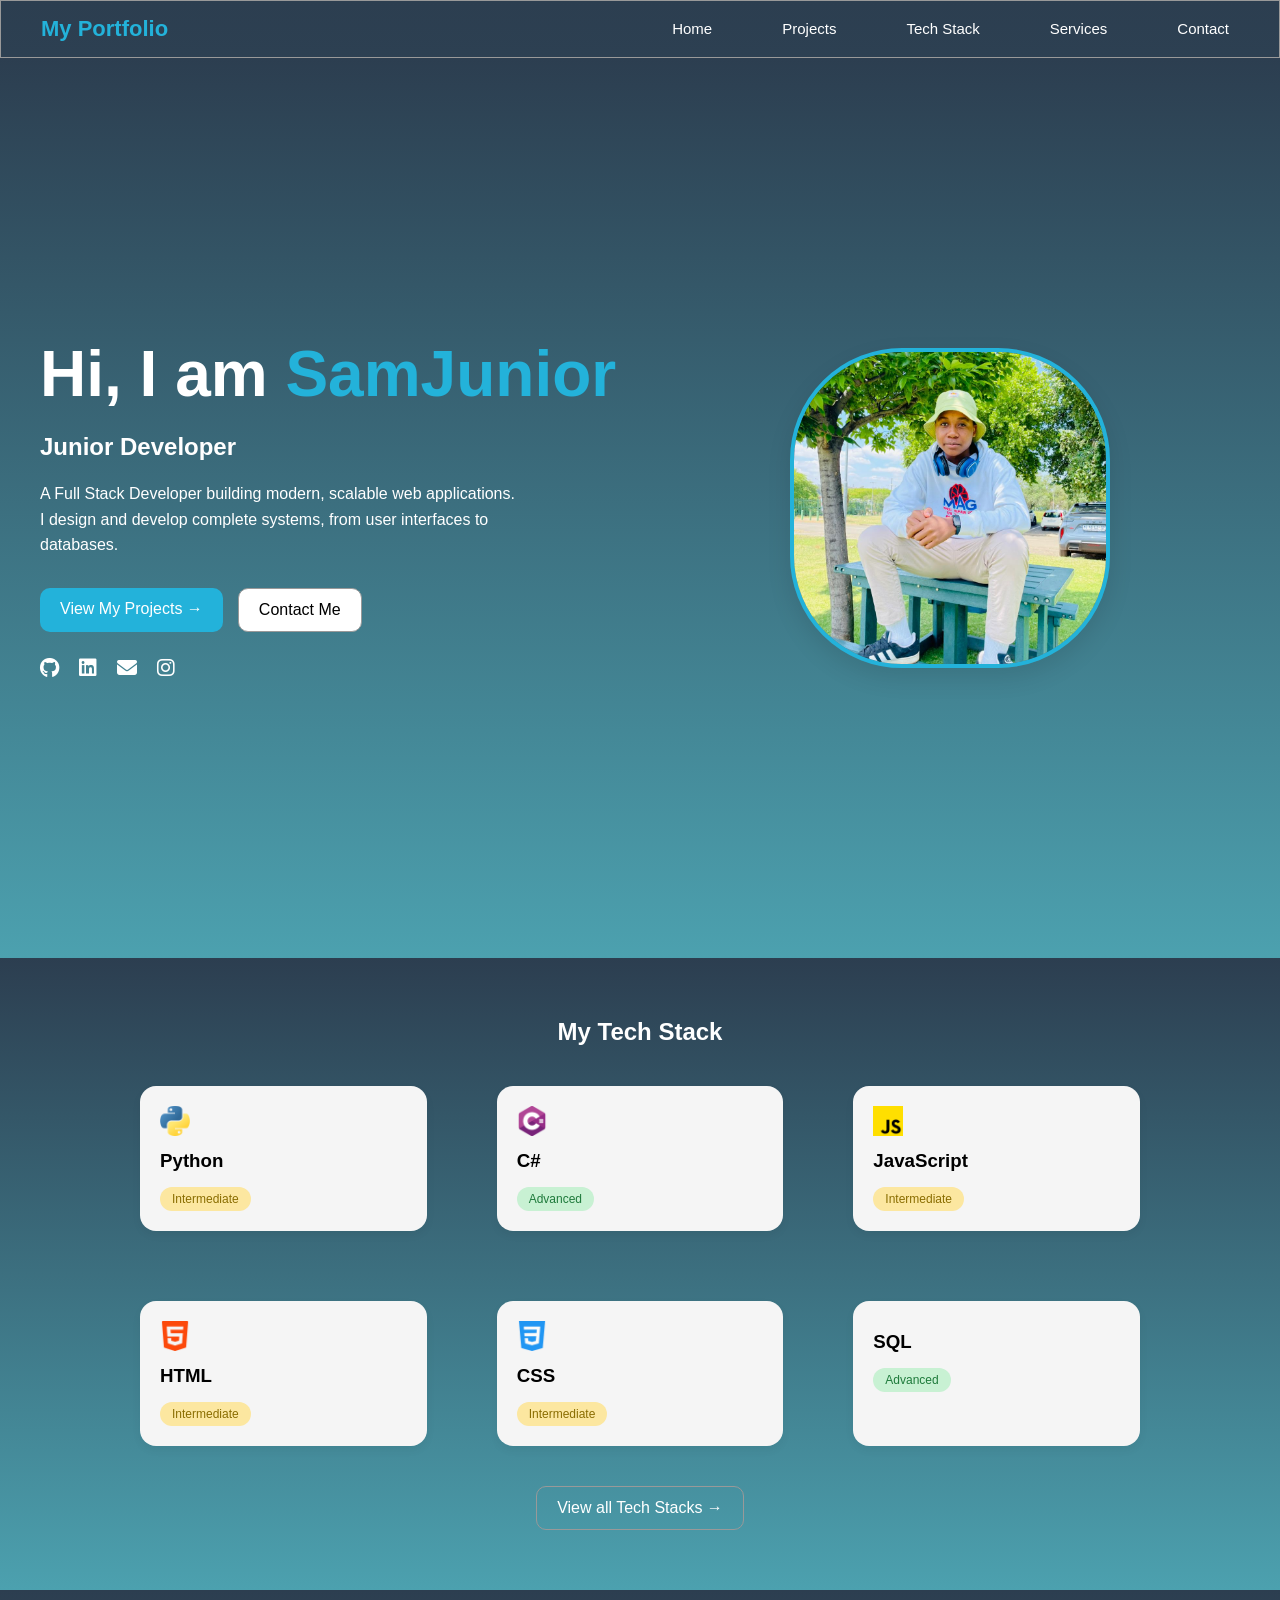
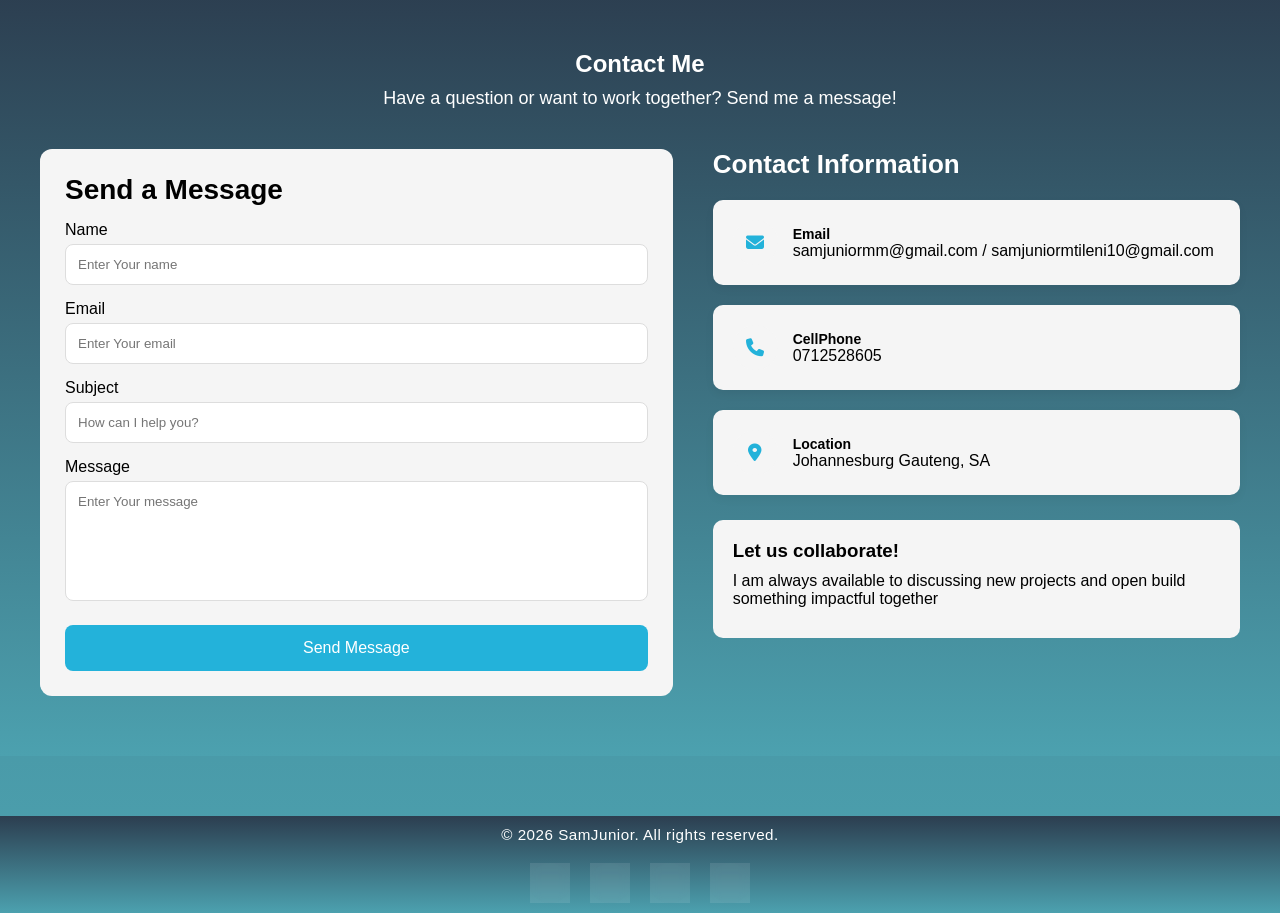
==== commit 3bf182e9: "commit" ====
--- a/homePage.html
+++ b/homePage.html
@@ -172,6 +172,14 @@
                         <span>samjuniormm@gmail.com / samjuniormtileni10@gmail.com</span>
                     </div>
                 </div>
+
+                <div class="info-item">
+                    <div class="icon"><i class="fa-solid fa-phone"></i></div>
+                    <div class="info-text">
+                        <strong>CellPhone</strong>
+                        <span>0712528605</span>
+                    </div>
+                </div>
     
                 <div class="info-item">
                     <div class="icon"><i class="fas fa-map-marker-alt"></i></div>
--- a/homePage.css
+++ b/homePage.css
@@ -10,7 +10,6 @@
     color: white;
 }
 
-/* NAVBAR */
 .navbar {
     width: 100%;
     background: transparent;
@@ -71,8 +70,6 @@
     width: calc(100% - 20px);
 }
 
-
-/*Hero Section*/
 .hero {
     min-height: 100vh;
     display: flex;
@@ -186,31 +183,7 @@
     object-fit: cover;
 }
 
-/* Responsive */
-@media (max-width: 900px) {
-    .container {
-        grid-template-columns: 1fr;
-        text-align: center;
-    }
-
-    .hero-text h1 {
-        font-size: 42px;
-    }
-
-    .buttons {
-        justify-content: center;
-    }
-
-    .icons {
-        justify-content: center;
-    }
-}
-
-
-/*Tech Stact Section*/
-
-
- .tech-stack {
+.tech-stack {
   padding: 60px 40px;
   display: flex;
   flex-direction: column;
@@ -303,7 +276,6 @@
     transform: scale(1.05);
 }
 
-/* Contact Section */
 .contact {
   padding: 60px 40px;
   color: black;
@@ -370,7 +342,6 @@
   resize: none;
 }
 
-/* BUTTON */
 .contact-form button {
   width: 100%;
   margin-top: 20px;
@@ -397,7 +368,13 @@
   display: flex;
   align-items: center;
   margin-bottom: 20px;
-  color: white;
+  color: black;
+  background: whitesmoke;
+  padding: 20px;
+  border-radius: 10px;
+  box-shadow: 0 4px 10px rgba(0,0,0,0.05);
+  transition: 0.3s ease;
+  width: 100%;
 }
 
 .icon {
@@ -416,7 +393,7 @@
 .info-text strong {
   display: block;
   font-size: 14px;
-  color: white;
+  color: black;
 }
 
 .info-text span {
@@ -439,16 +416,9 @@
   margin-bottom: 10px;
 }
 
-/* RESPONSIVE */
-@media (max-width: 900px) {
-  .contact-container {
-    grid-template-columns: 1fr;
-  }
-}
-
 .footer {
-    background: whitesmoke;
-    color: black;
+    background: linear-gradient(#2C3E50, #4CA1AF);
+    color: white;
     text-align: center;
     padding: 10px 10px;
     margin-top: 60px;
@@ -458,7 +428,7 @@
     margin: 0 0 20px;
     font-size: 0.95rem;
     letter-spacing: 0.5px;
-    color: black;
+    color: white;
 }
 
 .footer-icons {
@@ -475,7 +445,7 @@
     justify-content: center;
     border-radius: 50%;
     background: rgba(255, 255, 255, 0.1);
-    color: black;
+    color: white;
     font-size: 1.3rem;
     text-decoration: none;
     transition: all 0.3s ease;
@@ -487,3 +457,27 @@
     transform: translateY(-4px) scale(1.08);
     box-shadow: 0 10px 20px rgba(0, 0, 0, 0.15);
 }
+
+@media (max-width: 900px) {
+  .container {
+    grid-template-columns: 1fr;
+    text-align: center;
+  }
+
+  .hero-text h1 {
+    font-size: 42px;
+  }
+
+  .buttons {
+    justify-content: center;
+  }
+
+  .icons {
+    justify-content: center;
+  }
+
+  .contact-container {
+    grid-template-columns: 1fr;
+  }
+}
+
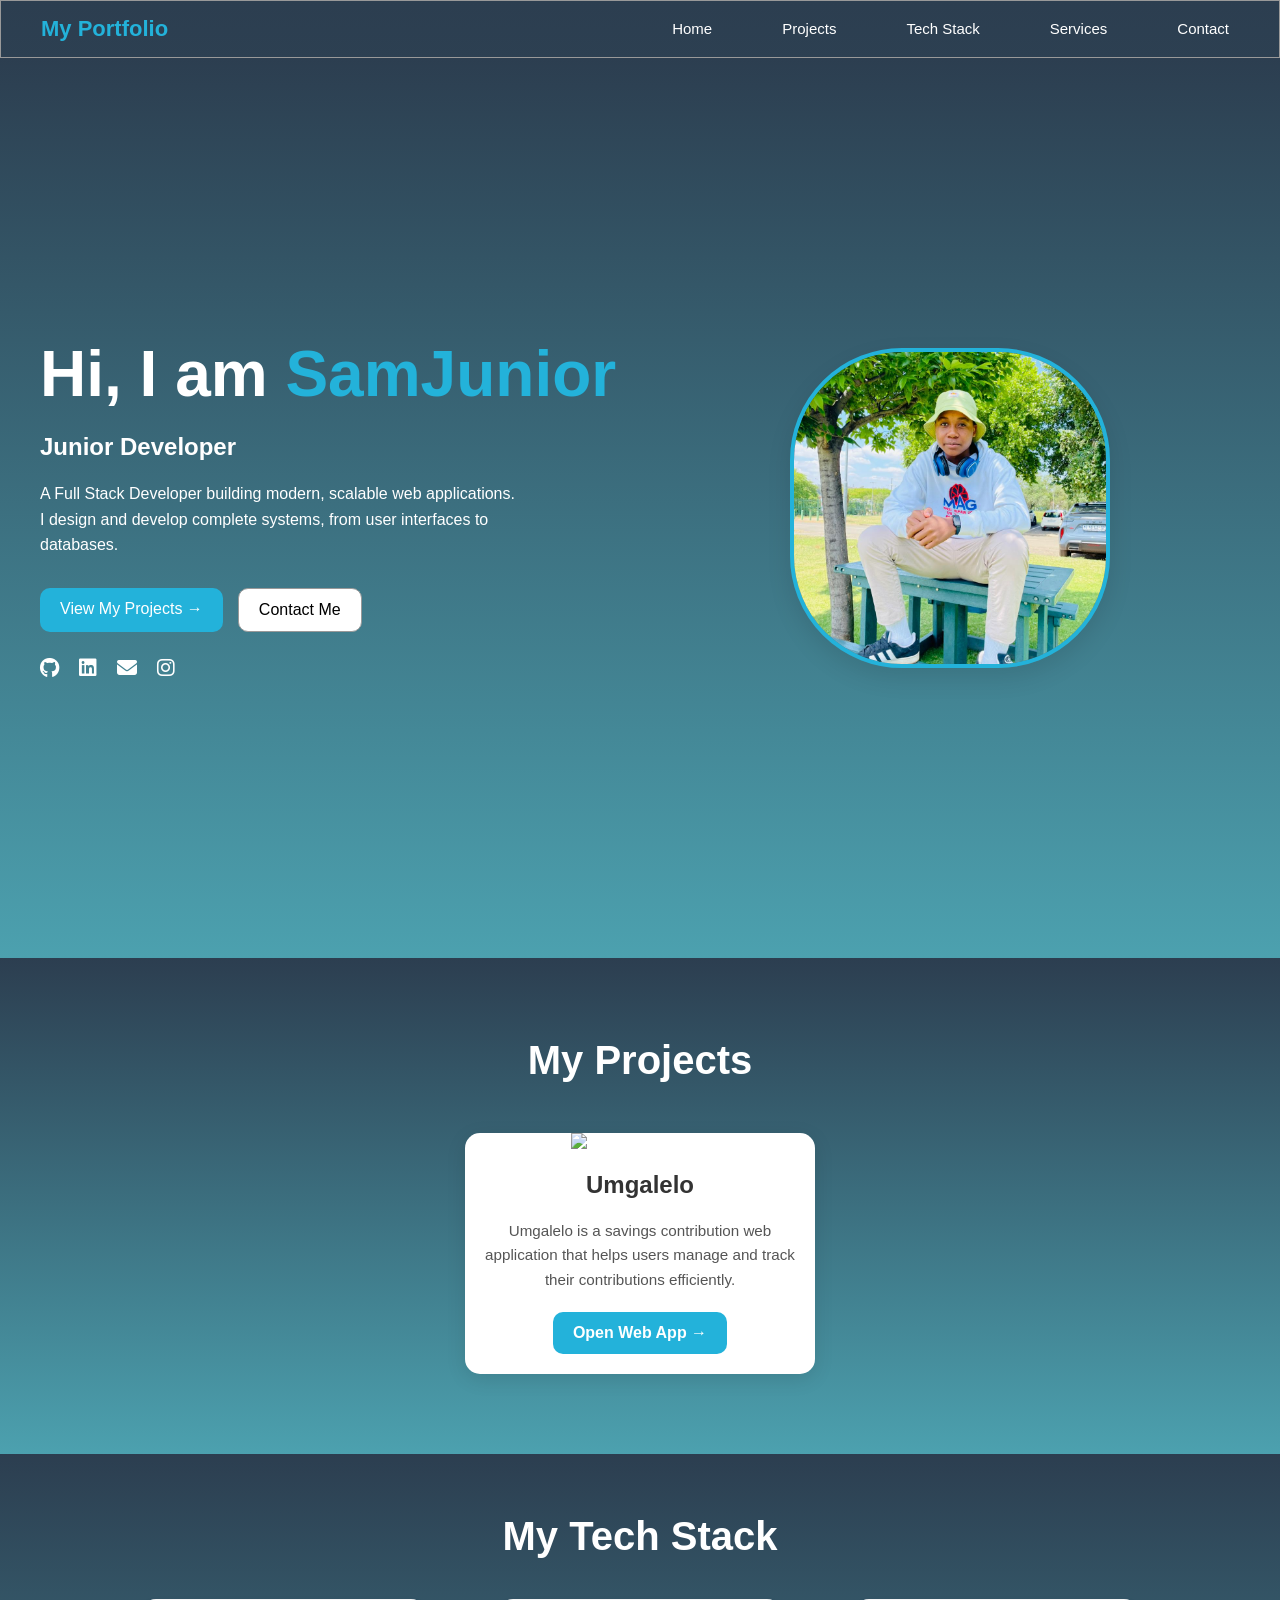
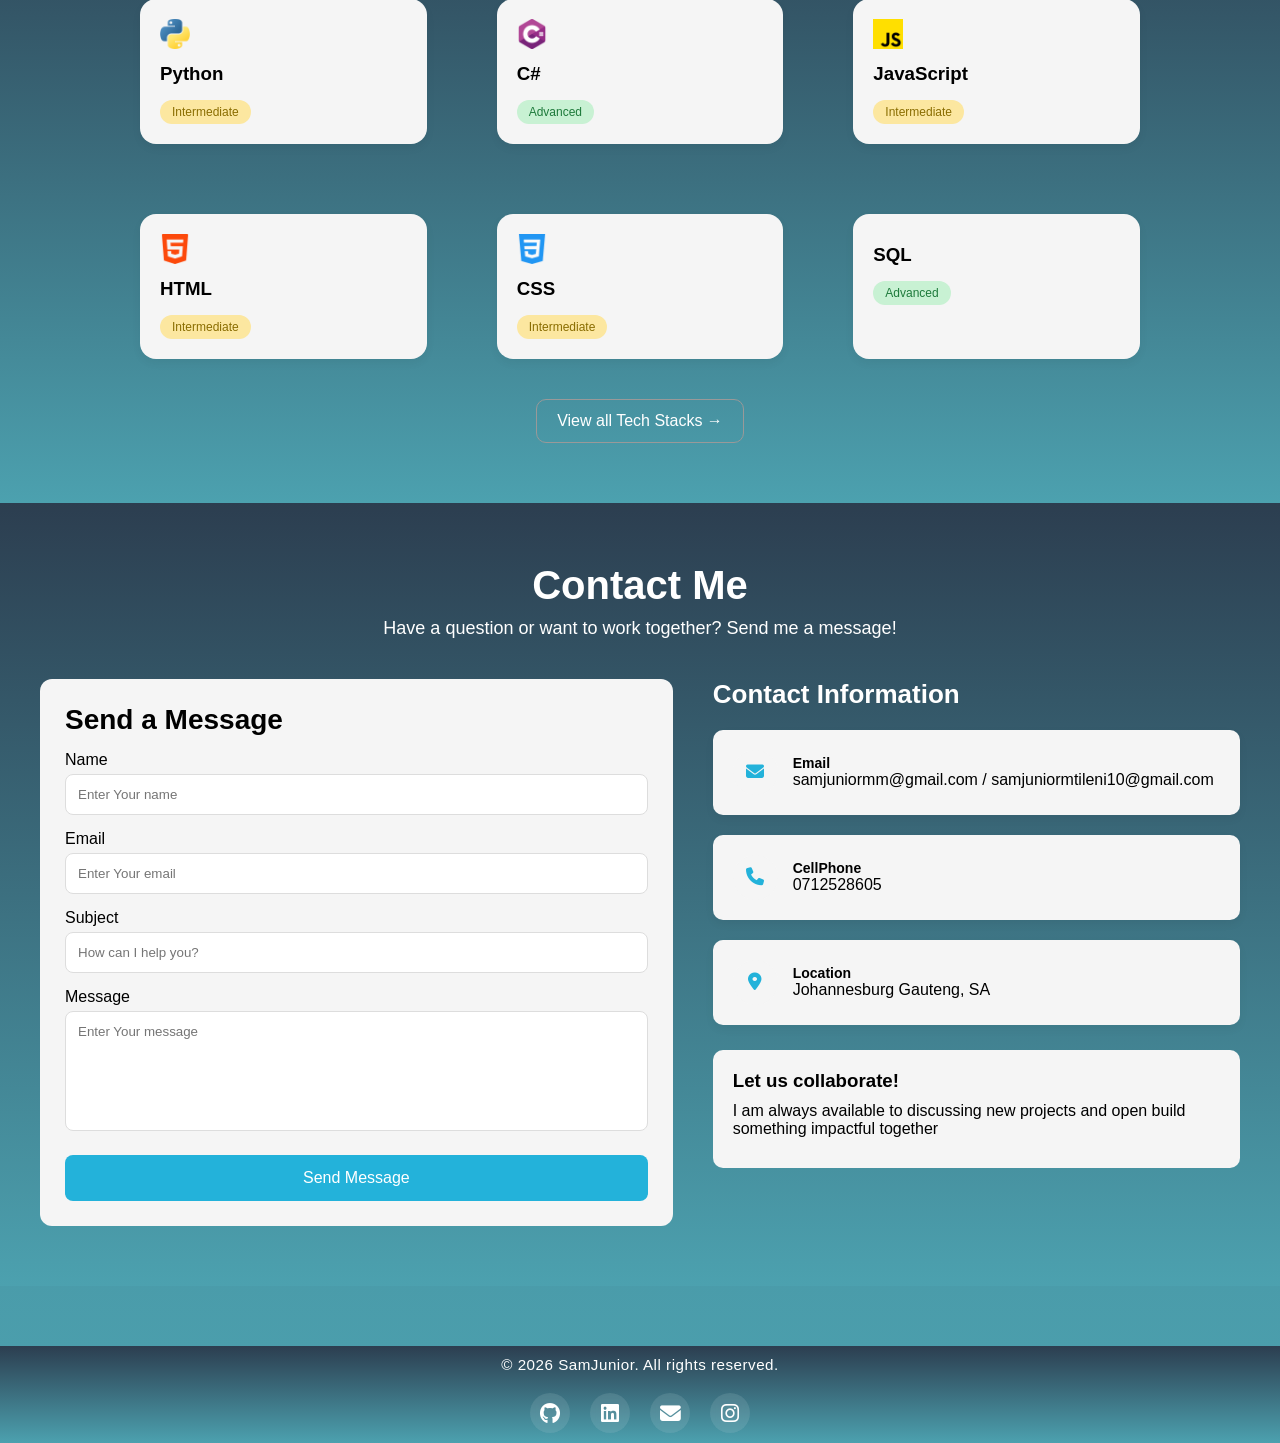
==== commit fa5d77c2: "projects section commit" ====
--- a/homePage.html
+++ b/homePage.html
@@ -69,9 +69,28 @@
         <button>Contact Me</button>
     </section>-->
 
-    <section class="projects">
-
-    </section>
+    <section class="projects" id="projects">
+    <div class="project-header">
+        <h1 class="title">My Projects</h1>
+    </div>
+
+    <div class="project-cards">
+        <div class="project-card">
+            <img src="https://success-the-best.github.io/Umgalelo/src/view/images/Untitled_design__4_-removebg-preview.png" alt="Umgalelo Project">
+
+            <h2>Umgalelo</h2>
+
+            <p>
+                Umgalelo is a savings contribution web application that helps users
+                manage and track their contributions efficiently.
+            </p>
+
+            <a href="https://success-the-best.github.io/Umgalelo/" target="_blank">
+                Open Web App →
+            </a>
+        </div>
+    </div>
+</section>
 
     <section class="tech-stack" id="tech-stack">
 
--- a/homePage.css
+++ b/homePage.css
@@ -181,6 +181,78 @@
     width: 100%;
     height: 100%;
     object-fit: cover;
+}
+
+.projects{
+    padding: 80px 10%;
+    background: linear-gradient(#2C3E50, #4CA1AF);
+}
+
+.project-header{
+    text-align: center;
+    margin-bottom: 50px;
+}
+
+.project-card h2{
+    margin-top: 20px;
+    color: #333;
+    font-size: 1.5rem;
+}
+
+.title{
+    font-size: 2.5rem;
+    color: white;
+}
+
+.project-cards{
+    display: flex;
+    justify-content: center;
+    flex-wrap: wrap;
+    gap: 30px;
+}
+
+.project-card{
+    width: 350px;
+    background: #fff;
+    border-radius: 15px;
+    overflow: hidden;
+    box-shadow: 0 5px 20px rgba(0,0,0,0.1);
+    transition: 0.3s ease;
+    text-align: center;
+}
+
+.project-card:hover{
+    transform: translateY(-10px);
+    box-shadow: 0 10px 25px rgba(0,0,0,0.15);
+}
+
+.project-card img{
+    width: 100%;
+    height: 220px;
+    object-fit: cover;
+}
+
+.project-card p{
+    padding: 20px;
+    color: #555;
+    line-height: 1.6;
+    font-size: 0.95rem;
+}
+
+.project-card a{
+    display: inline-block;
+    margin-bottom: 20px;
+    padding: 12px 20px;
+    background: #23B2DA;
+    color: white;
+    text-decoration: none;
+    border-radius: 10px;
+    font-weight: 600;
+    transition: 0.3s ease;
+}
+
+.project-card a:hover{
+    background-color: #0C8ADC;
 }
 
 .tech-stack {
